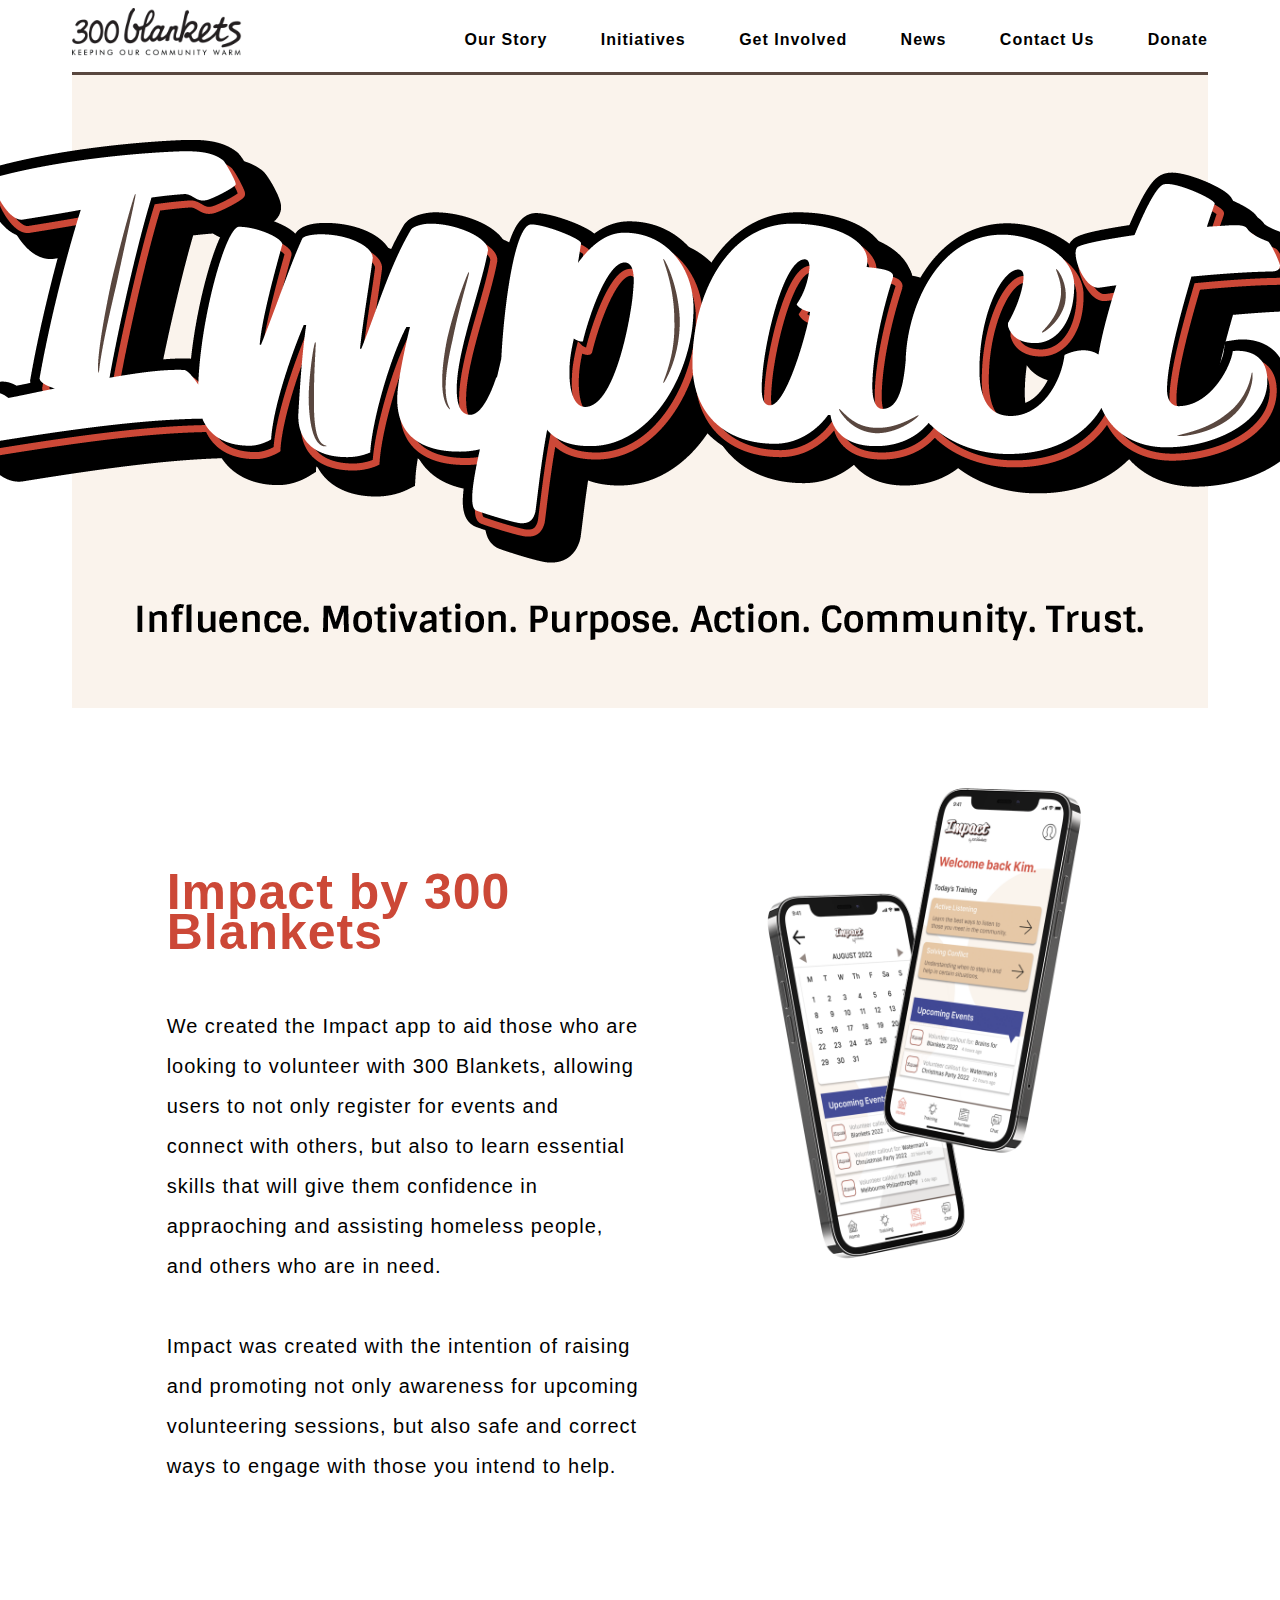
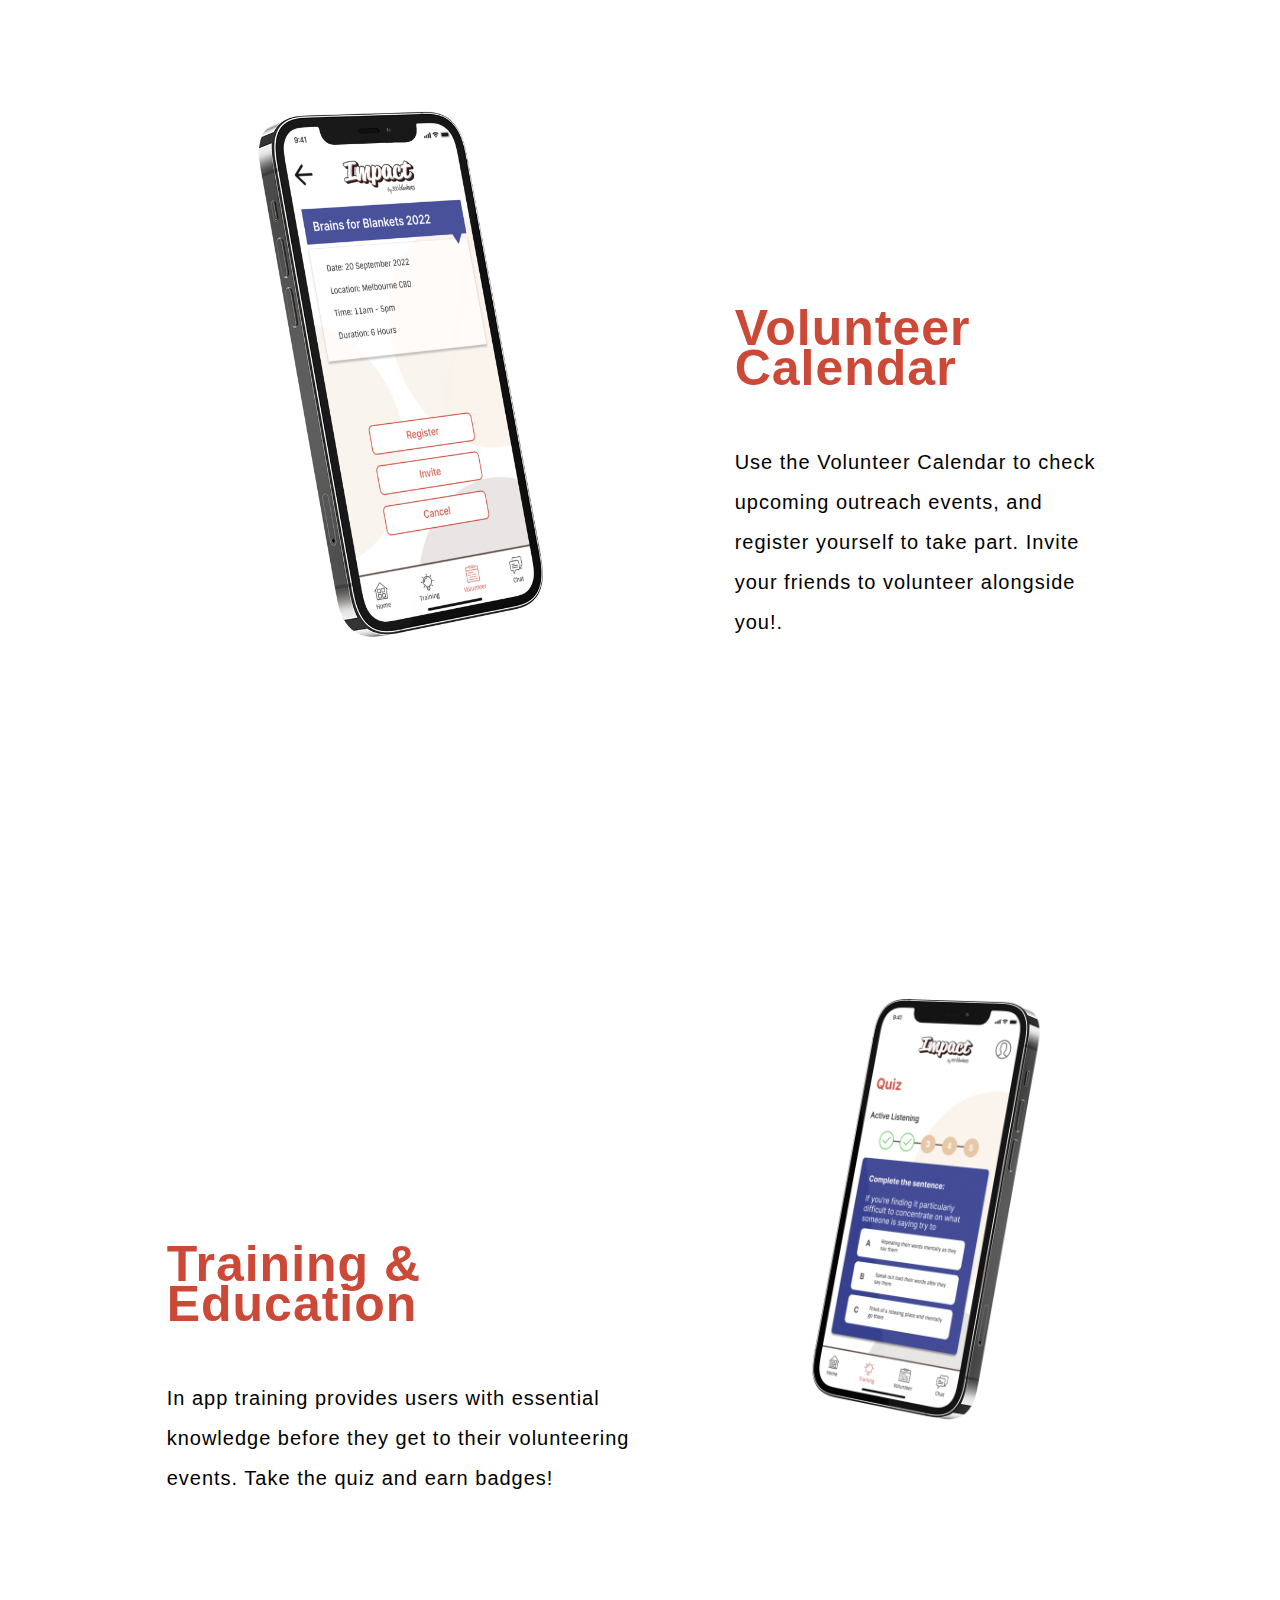
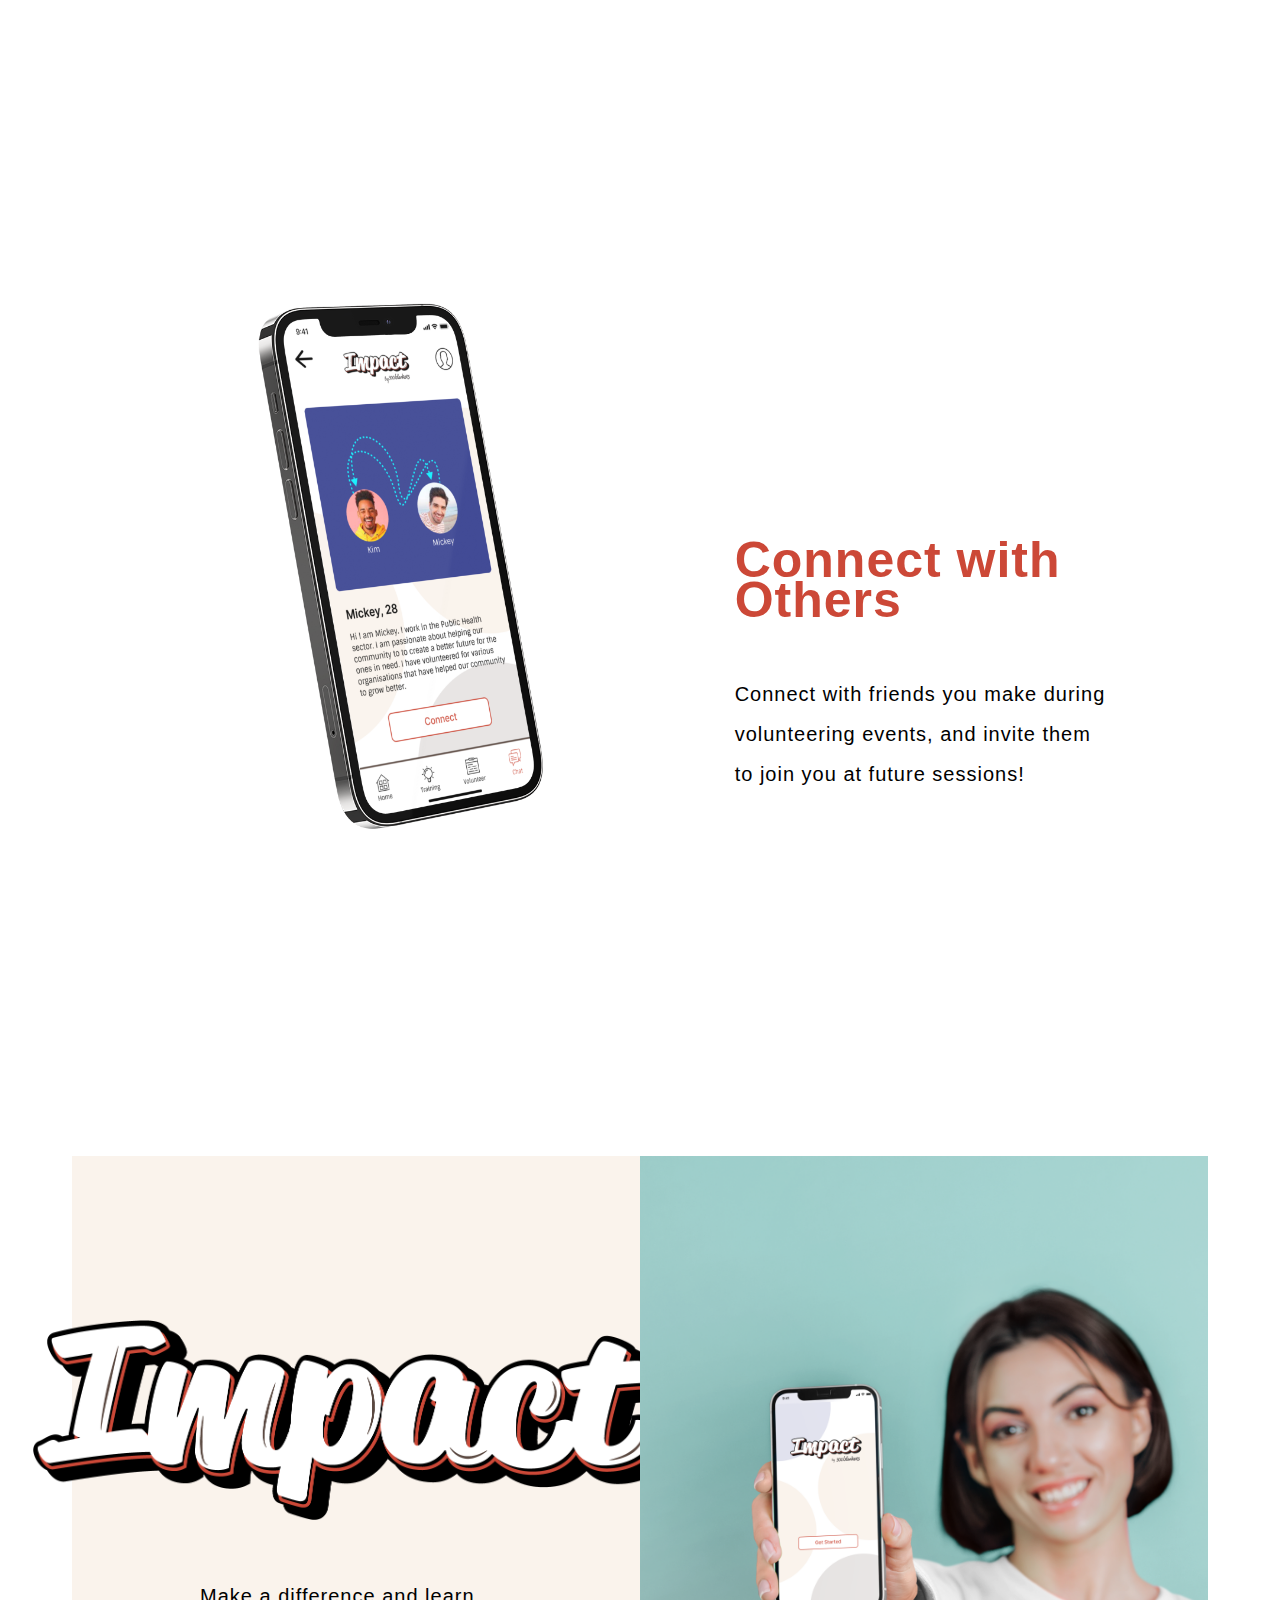
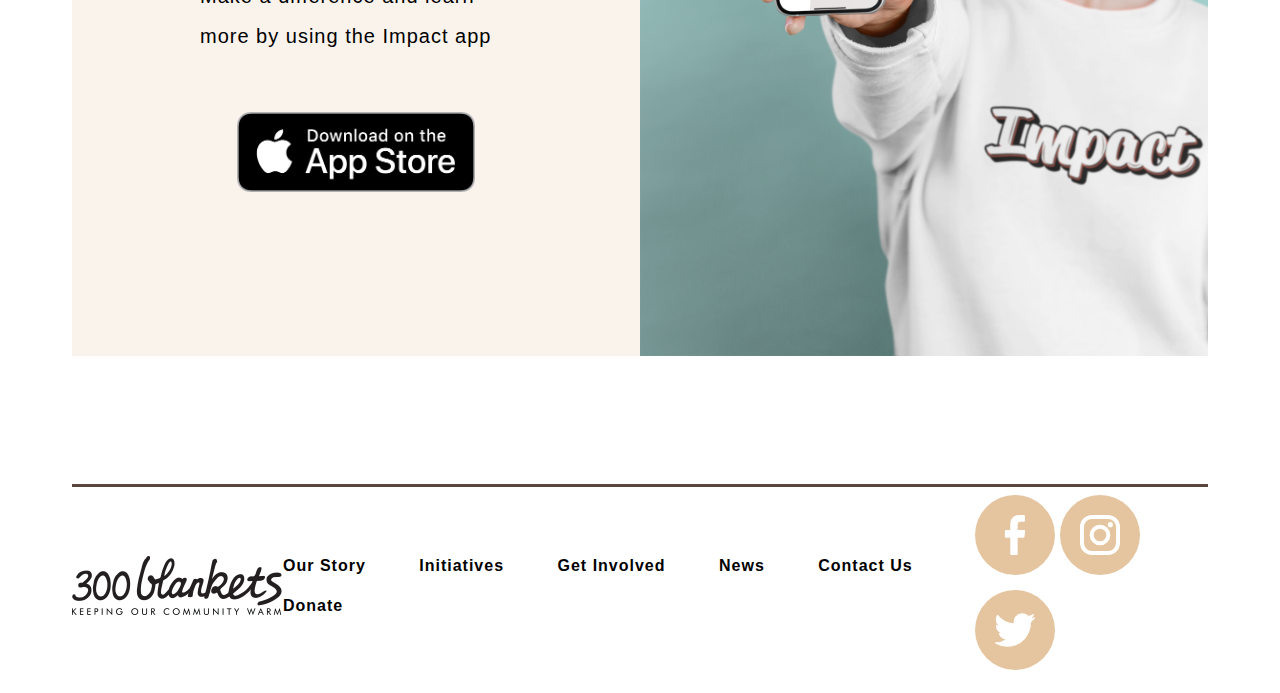
==== impact.html @ ece41cd8 "1st Commits 20.8" ====
<!DOCTYPE html>
<html lang="en">
<head>
    <meta charset="UTF-8">
    <meta http-equiv="X-UA-Compatible" content="IE=edge">
    <meta name="viewport" content="width=device-width, initial-scale=1.0">
    <link rel="stylesheet" href="./css/impact.css">
    <title>Impact by 300 Blankets</title>
</head>
<body>
    <header>
        <div class="nav-bar">
            <!-- <div class="logo"></div> -->
            <img class= "logo" src="./images/300-Blankets-logo.png" alt="300 Blankets Logo">
            <div class="nav-links">
                <a class="our-story" href="#">Our Story</a>
                <a class="initiatives" href="#">Initiatives</a>
                <a class="get-involved" href="#">Get Involved</a>
                <a class="news" href="#">News</a>
                <a class="contact-us" href="#">Contact Us</a>
                <a class="donate" href="#">Donate</a>
            </div>
        </div>
    </header>

    <section id="hero">
        <img class="hero-image" src="./images/impact-logo-2.png" alt="Impact Logo">
    </section>
    
    <section id="grid">
        <div class="info-left">
            <h1 class="header">Impact by 300 Blankets</h1>
            <p class="p-info">We created the Impact app to aid those who are looking to 
                volunteer with 300 Blankets, allowing users to not only 
                register for events and connect with others, but also to 
                learn essential skills that will give them confidence in 
                appraoching and assisting homeless people, and others who 
                are in need.<Br><br>

                Impact was created with the intention of raising and 
                promoting not only awareness for upcoming volunteering 
                sessions, but also safe and correct ways to engage with 
                those you intend to help.</p>
        </div>
        <div class="grid-image-right"></div>
    </section>

    <section id="grid">
        <div class="grid-image-left"></div>
        <div class="info-right">
            <h1 class="header">Volunteer Calendar</h1>
            <p class="p-info">Use the Volunteer Calendar to check upcoming outreach 
                events, and register yourself to take part. Invite your 
                friends to volunteer alongside you!.</p>
        </div>
    </section>

    <section id="grid">
        <div class="info-left">
            <h1 class="header">Training & Education</h1>
            <p class="p-info">In app training provides users with essential 
                knowledge before they get to their volunteering events. Take 
                the quiz and earn badges!</p>
        </div>
        <div class="grid-image-right-2"></div>
    </section>

    <section id="grid">
        <div class="grid-image-left-2"></div>
        <div class="info-right">
            <h1 class="header">Connect with Others</h1>
            <p class="p-info">Connect with friends you make during volunteering 
                events, and invite them to join you at future sessions! </p>
        </div>
    </section>

    <section id="grid">
        <div class="left">
            <img class="logo-bottom" src="./images/impact-logo.png" alt="Impact Logo">
            <p class="p-info">Make a difference and learn more by using the Impact
                app</p>
            <img class="apple-store" src="./images/apple-store.png" alt="Download Apple Store">
        </div>
        <div class="person-mock"></div>
    </section>

    <footer id="footer">
        <img src="./images/300-Blankets-logo.png" alt="300 Blankets Logo">
        <div class="footer-links">
            <a class="our-story-footer" href="#">Our Story</a>
            <a class="initiatives-footer" href="#">Initiatives</a>
            <a class="get-involved-footer" href="#">Get Involved</a>
            <a class="news-footer" href="#">News</a>
            <a class="contact-us-footer" href="#">Contact Us</a>
            <a class="donate-footer" href="#">Donate</a>
        </div>
        <div class="social-links">
            <img class="facebook" src="./images/001-facebook.svg" alt="Facebook">
            <img class="instagram" src="./images/005-instagram.svg" alt="Instagram">
            <img class="twitter" src="./images/002-twitter.svg" alt="Twitter">
        </div>
    </footer>

</body>
</html>
---- css/impact.css ----
* {
    box-sizing: border-box;
}

:root {
    line-height: 2.5rem;
    letter-spacing: 1px;
}

html {
    margin-left: 4rem;
    margin-right: 4rem;
}

h1 {
    font-family: Inter, Arial, sans-serif;
    color: #CC4837;
}

p {
    font-family: Sintony, Helvetica, sans-serif;
}

/* Nav START */

.nav-bar {
    display: flex;
    justify-content: space-between;
    align-items: center;
    border-bottom: solid #59473F 3px;
}

header > div > .logo {
    width: 15%;
    height: auto;
    padding-bottom: 1rem;
}

.nav-links {
    font-family: Inter, Arial, sans-serif;
    font-weight: bold;
}

.our-story {
    padding-right: 3rem;
    text-decoration: none;
    color: black;
    background-color: white;
}

.our-story:hover {
    color: #CC4837;
}

.initiatives {
    padding-right: 3rem;
    text-decoration: none;
    color: black;
}

.initiatives:hover {
    color: #CC4837;
}

.get-involved {
    padding-right: 3rem;
    text-decoration: none;
    color: black;
}

.get-involved:hover {
    color: #CC4837;
}

.news {
    padding-right: 3rem;
    text-decoration: none;
    color: black;
}

.news:hover {
    color: #CC4837;
}

.contact-us {
    padding-right: 3rem;
    text-decoration: none;
    color: black;
}

.contact-us:hover {
    color: #CC4837;
}

.donate {
    text-decoration: none;
    color: black;
}

.donate:hover {
    color: #CC4837;
}

/* Hero START */

#hero {
    background-color: rgba(228, 196, 159, 20%);
    display: flex;
    justify-content: center;
    align-items: center;
    margin-bottom: 4rem;
}

.hero-image {
    padding: 4rem;
}

/* Hero END */

/* Grids START */

#grid {
    display: grid;
    grid-template-columns: repeat(12, 1fr);
    padding-bottom: 4rem;
    margin-top: 2rem;
}

.info-left {
    grid-column: 2 / 7;
    display: flex;
    flex-direction: column;
    justify-content: center;
}

.grid-image-right {
    grid-column: 8 / 12;
    background-image: url("../images/banner-mock.png");
    background-size: contain;
    background-repeat: no-repeat;
    min-height: 800px;
}

.header {
    font-size: 50px;
}

.p-info {
    font-size: 20px;
}

.info-right {
    grid-column: 8 / 12;
    display: flex;
    flex-direction: column;
    justify-content: center;
}

.grid-image-left {
    grid-column: 2 / 7;
    background-image: url("../images/calendar-mock-up.png");
    background-size: contain;
    background-repeat: no-repeat;
    min-height: 800px;
}

.grid-image-right-2 {
    grid-column: 8 / 12;
    background-image: url("../images/quiz-mock.png");
    background-size: contain;
    background-repeat: no-repeat;
    min-height: 800px;
}

.grid-image-left-2 {
    grid-column: 2 / 7;
    background-image: url("../images/chat-mock-3.png");
    background-size: contain;
    background-repeat: no-repeat;
    min-height: 800px;
}

/* Grids END */

/* Lower banner START */

.left {
    grid-column: 1 / 7;
    background-color: rgba(228, 196, 159, 20%);
    display: flex;
    flex-direction: column;
    justify-content: space-evenly;
    align-items: center;
    padding: 8rem;
}

.logo-bottom {
    width: auto;
    height: 200px;
}

.apple-store {
    width: auto;
    height: 80px;
}

.person-mock {
    grid-column: 7 / 13;
    background-image: url("../images/splash-mock.png");
    background-size: cover;
    min-height: 800px;
}

/* Lower banner END */

/* Footer START */

#footer {
    display: flex;
    justify-content: space-between;
    align-items: center;
    border-top: solid #59473F 3px;
    margin-top: 4rem;
}

.social-links {
    padding-top: 0.5rem;
}

.facebook {
    filter: invert(83%) sepia(35%) saturate(335%) hue-rotate(341deg) brightness(95%) contrast(88%);
}

.facebook:hover {
    filter: invert(36%) sepia(68%) saturate(1010%) hue-rotate(331deg) brightness(92%) contrast(89%);
}

.instagram {
    filter: invert(83%) sepia(35%) saturate(335%) hue-rotate(341deg) brightness(95%) contrast(88%);
}

.instagram:hover {
    filter: invert(36%) sepia(68%) saturate(1010%) hue-rotate(331deg) brightness(92%) contrast(89%);
}

.twitter {
    filter: invert(83%) sepia(35%) saturate(335%) hue-rotate(341deg) brightness(95%) contrast(88%);
}

.twitter:hover {
    filter: invert(36%) sepia(68%) saturate(1010%) hue-rotate(331deg) brightness(92%) contrast(89%);
}

.footer-links {
    font-family: Inter, Arial, sans-serif;
    font-weight: bold;
}

.our-story-footer {
    padding-right: 3rem;
    text-decoration: none;
    color: black;
}

.our-story-footer:hover {
    color: #CC4837;
}

.initiatives-footer {
    padding-right: 3rem;
    text-decoration: none;
    color: black;
}

.initiatives-footer:hover {
    color: #CC4837;
}

.get-involved-footer {
    padding-right: 3rem;
    text-decoration: none;
    color: black;
}

.get-involved-footer:hover {
    color: #CC4837;
}

.news-footer {
    padding-right: 3rem;
    text-decoration: none;
    color: black;
}

.news-footer:hover {
    color: #CC4837;
}

.contact-us-footer {
    padding-right: 3rem;
    text-decoration: none;
    color: black;
}

.contact-us-footer:hover {
    color: #CC4837;
}

.donate-footer {
    text-decoration: none;
    color: black;
}

.donate-footer:hover {
    color: #CC4837;
}

/* Footer END */
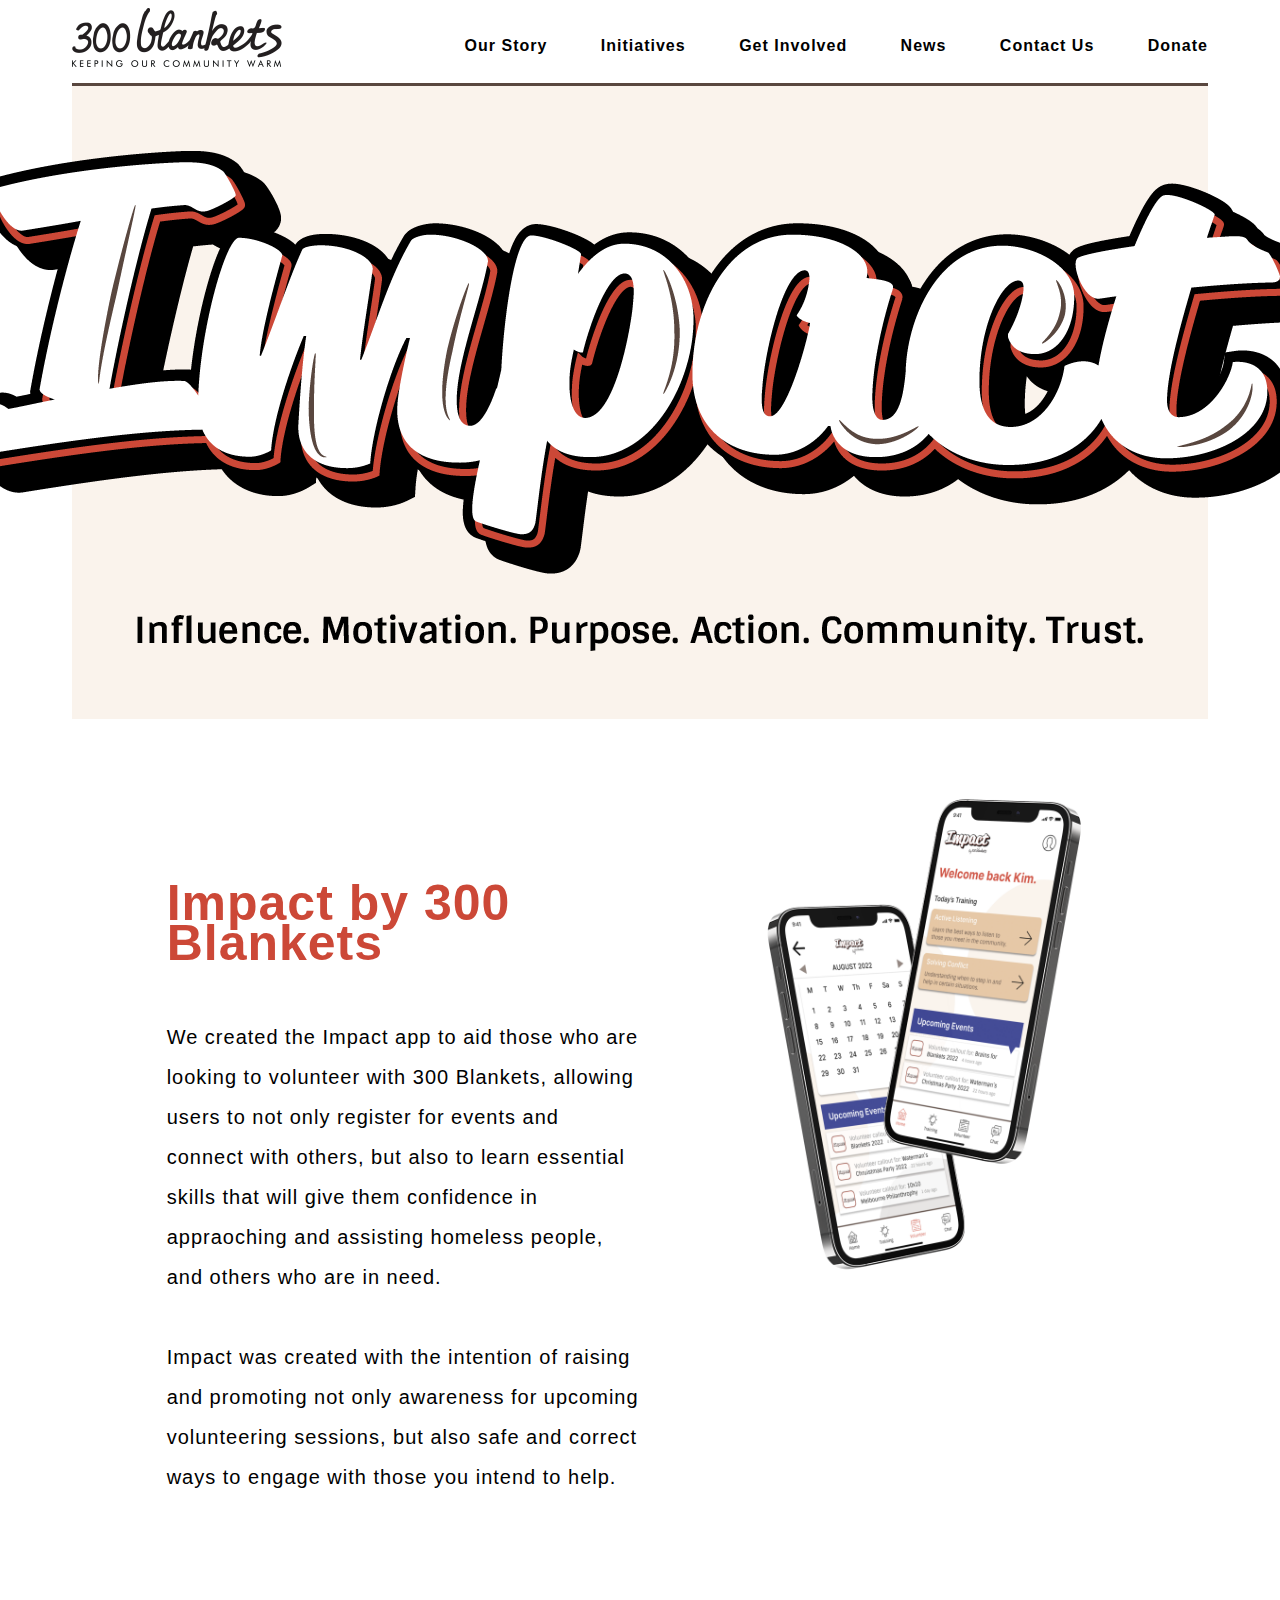
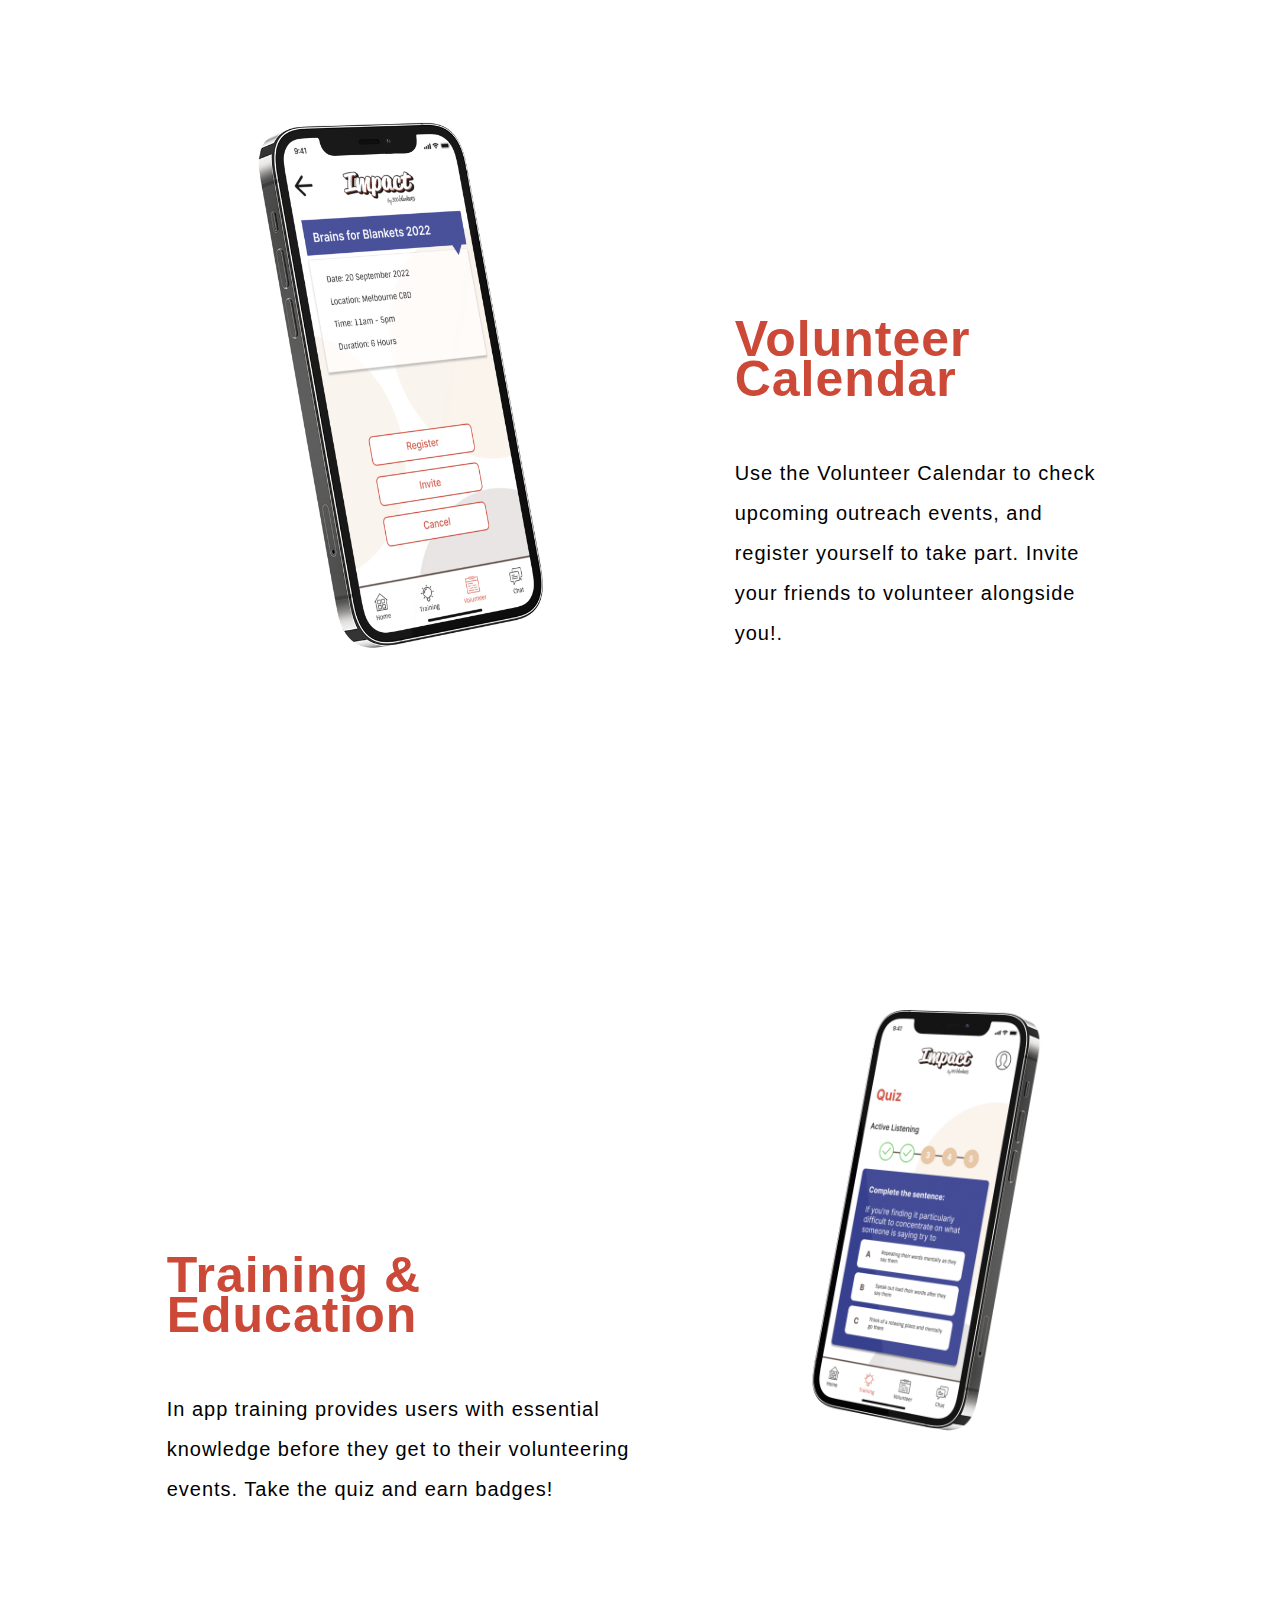
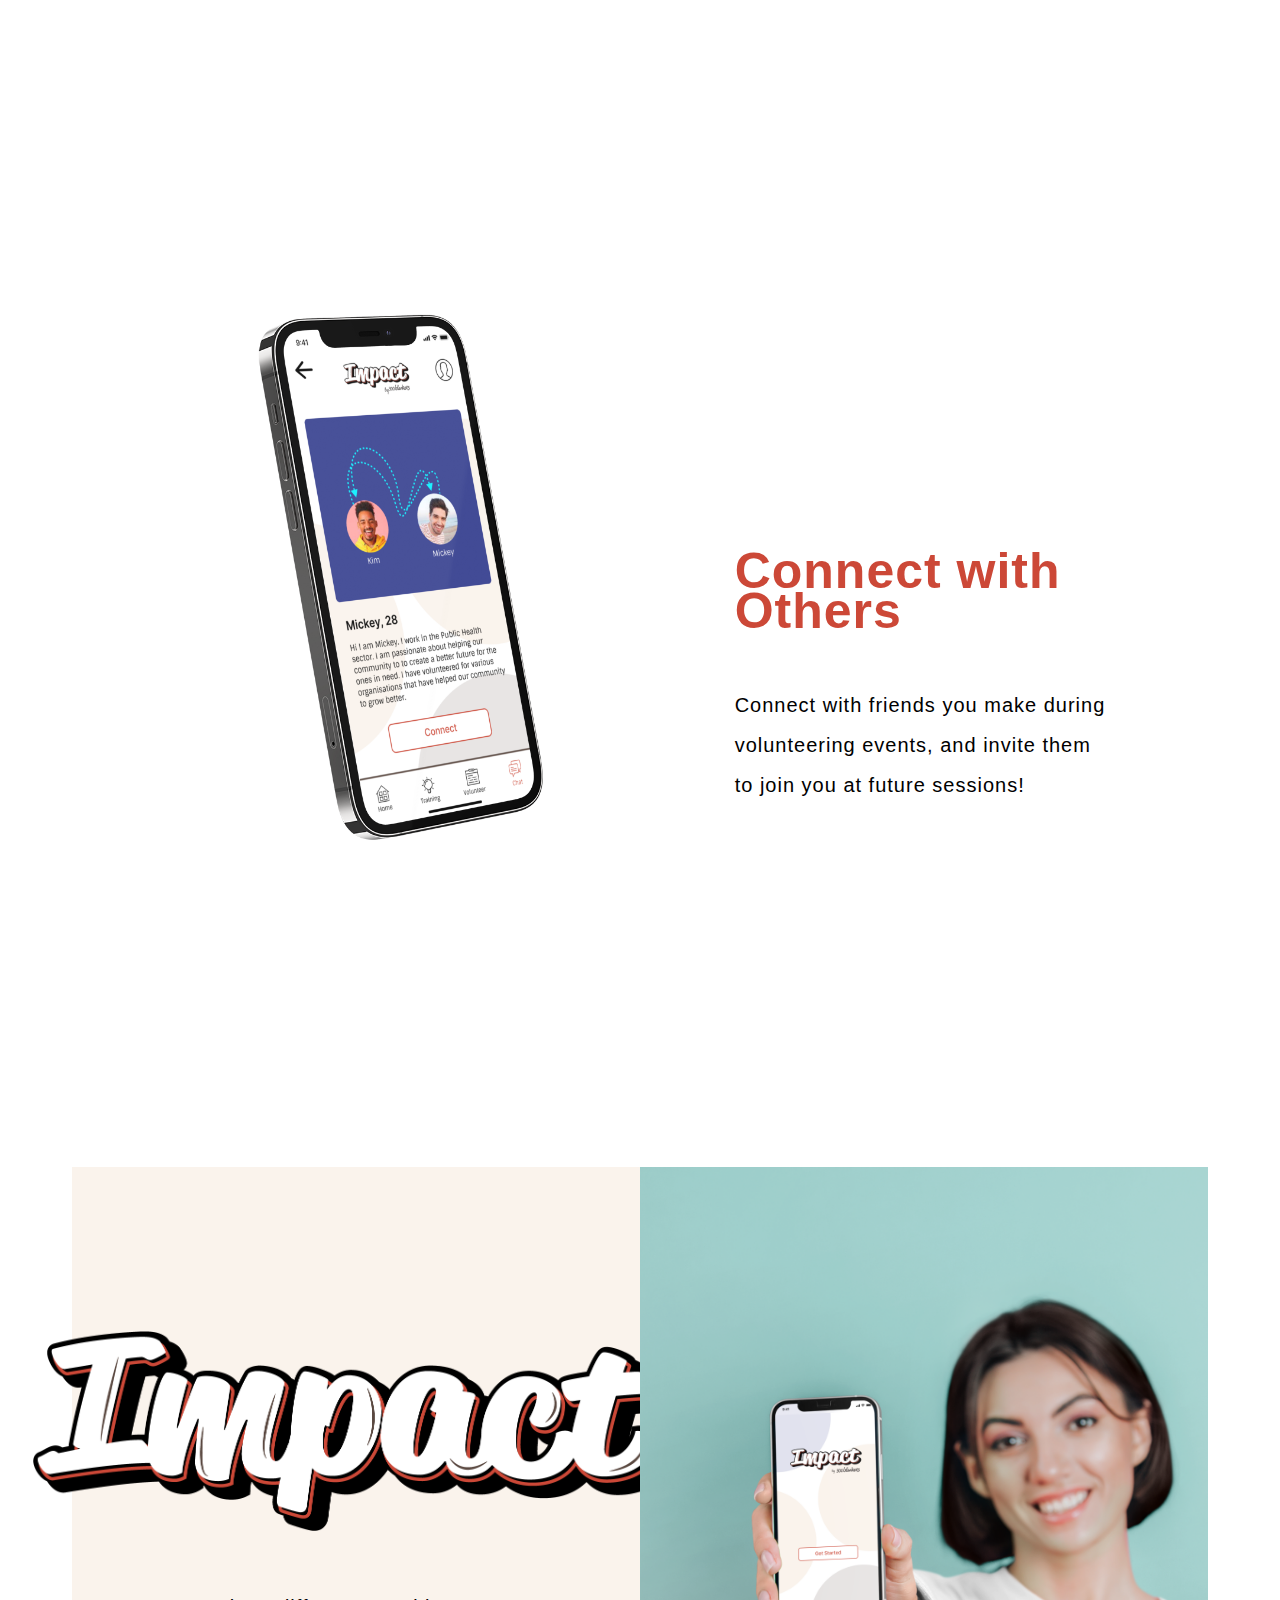
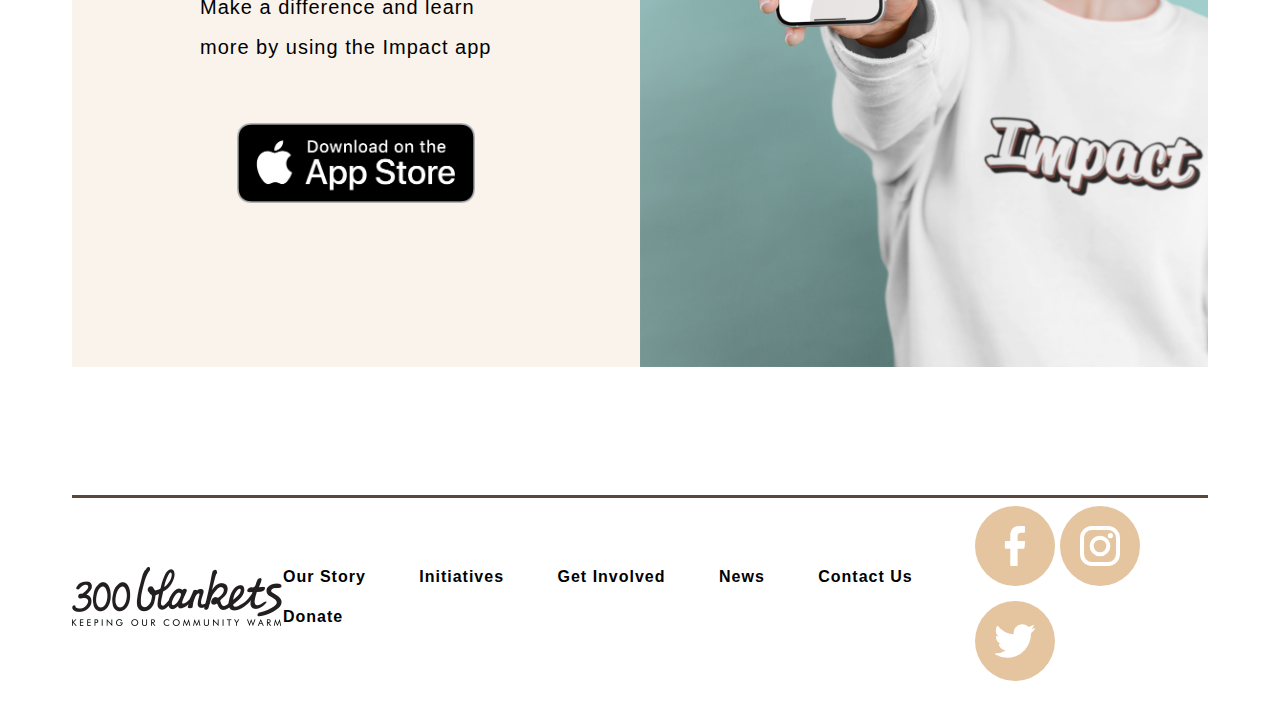
==== commit 1ccfbf23: "2nd Commits 20.8" ====
--- a/impact.html
+++ b/impact.html
@@ -11,7 +11,9 @@
     <header>
         <div class="nav-bar">
             <!-- <div class="logo"></div> -->
-            <img class= "logo" src="./images/300-Blankets-logo.png" alt="300 Blankets Logo">
+            <a href="./index.html">
+                <img class= "logo" src="./images/300-Blankets-logo.png" alt="300 Blankets Logo">
+            </a>
             <div class="nav-links">
                 <a class="our-story" href="#">Our Story</a>
                 <a class="initiatives" href="#">Initiatives</a>
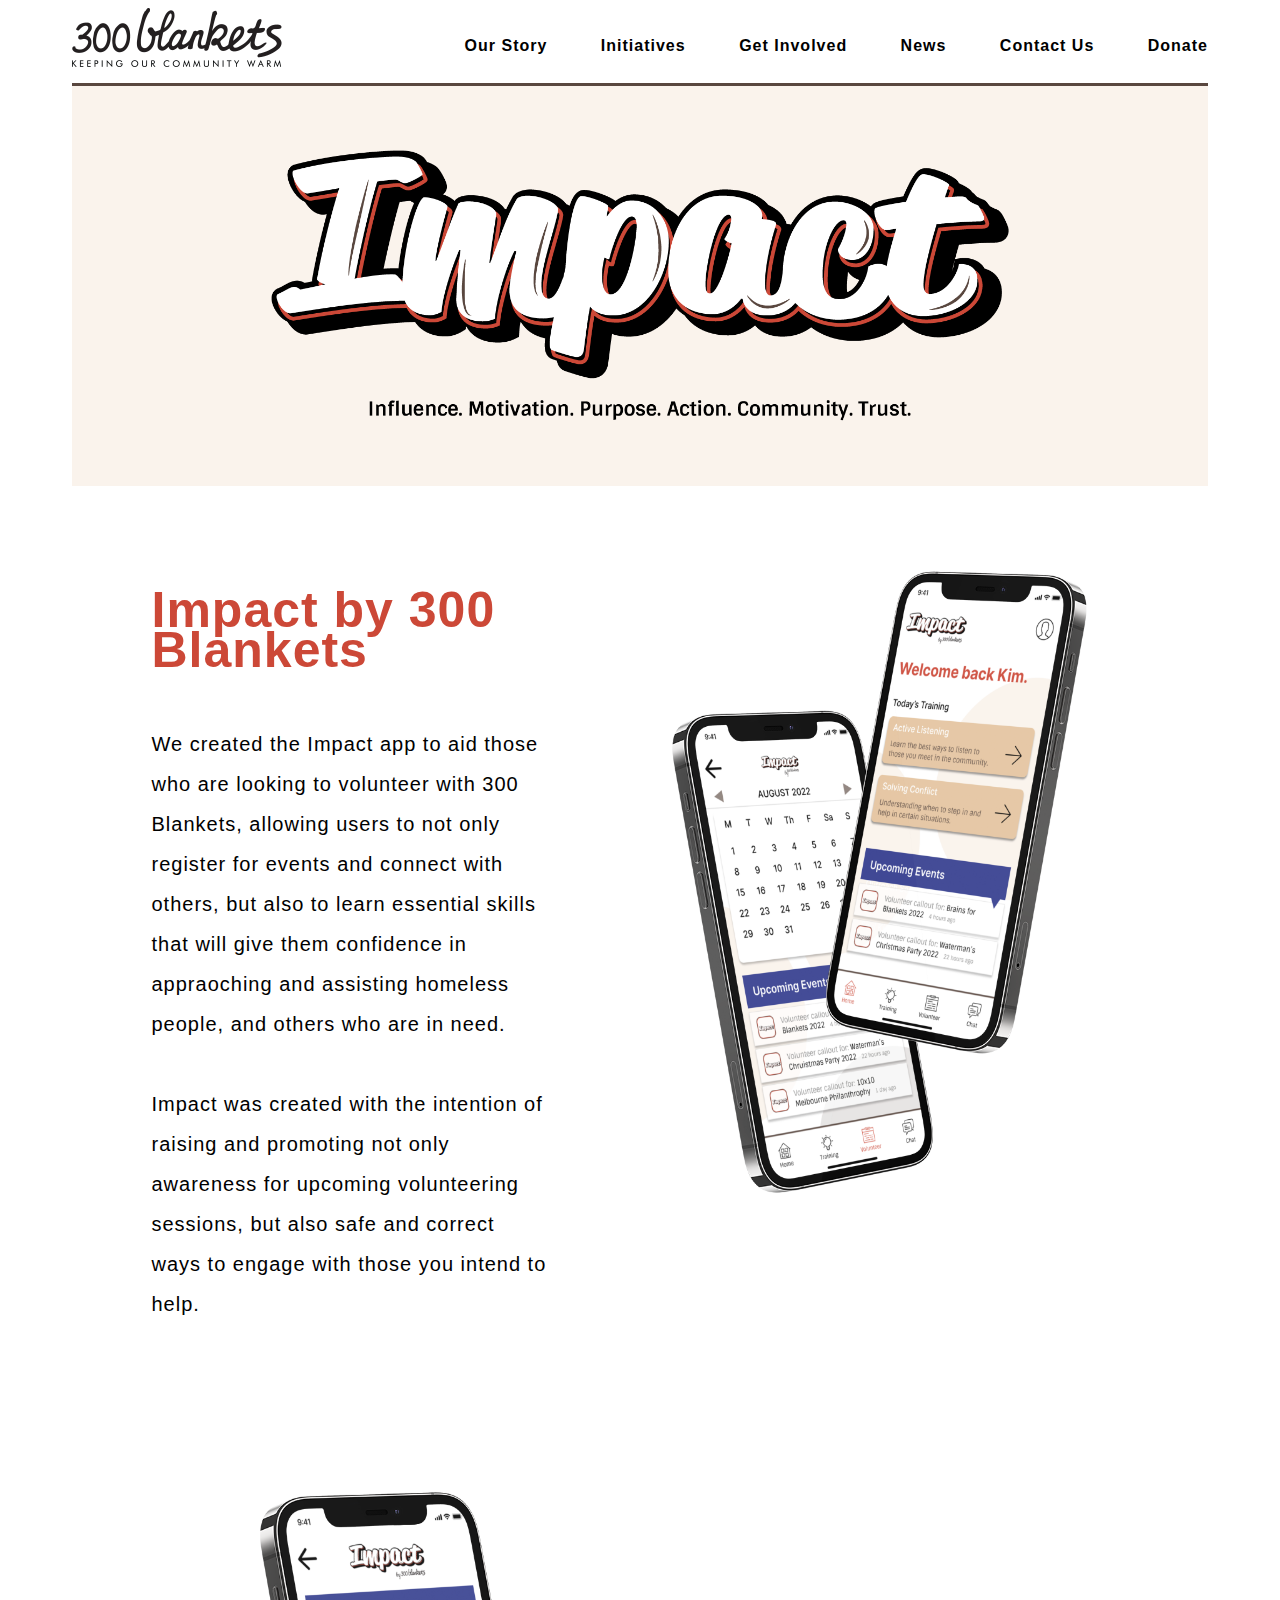
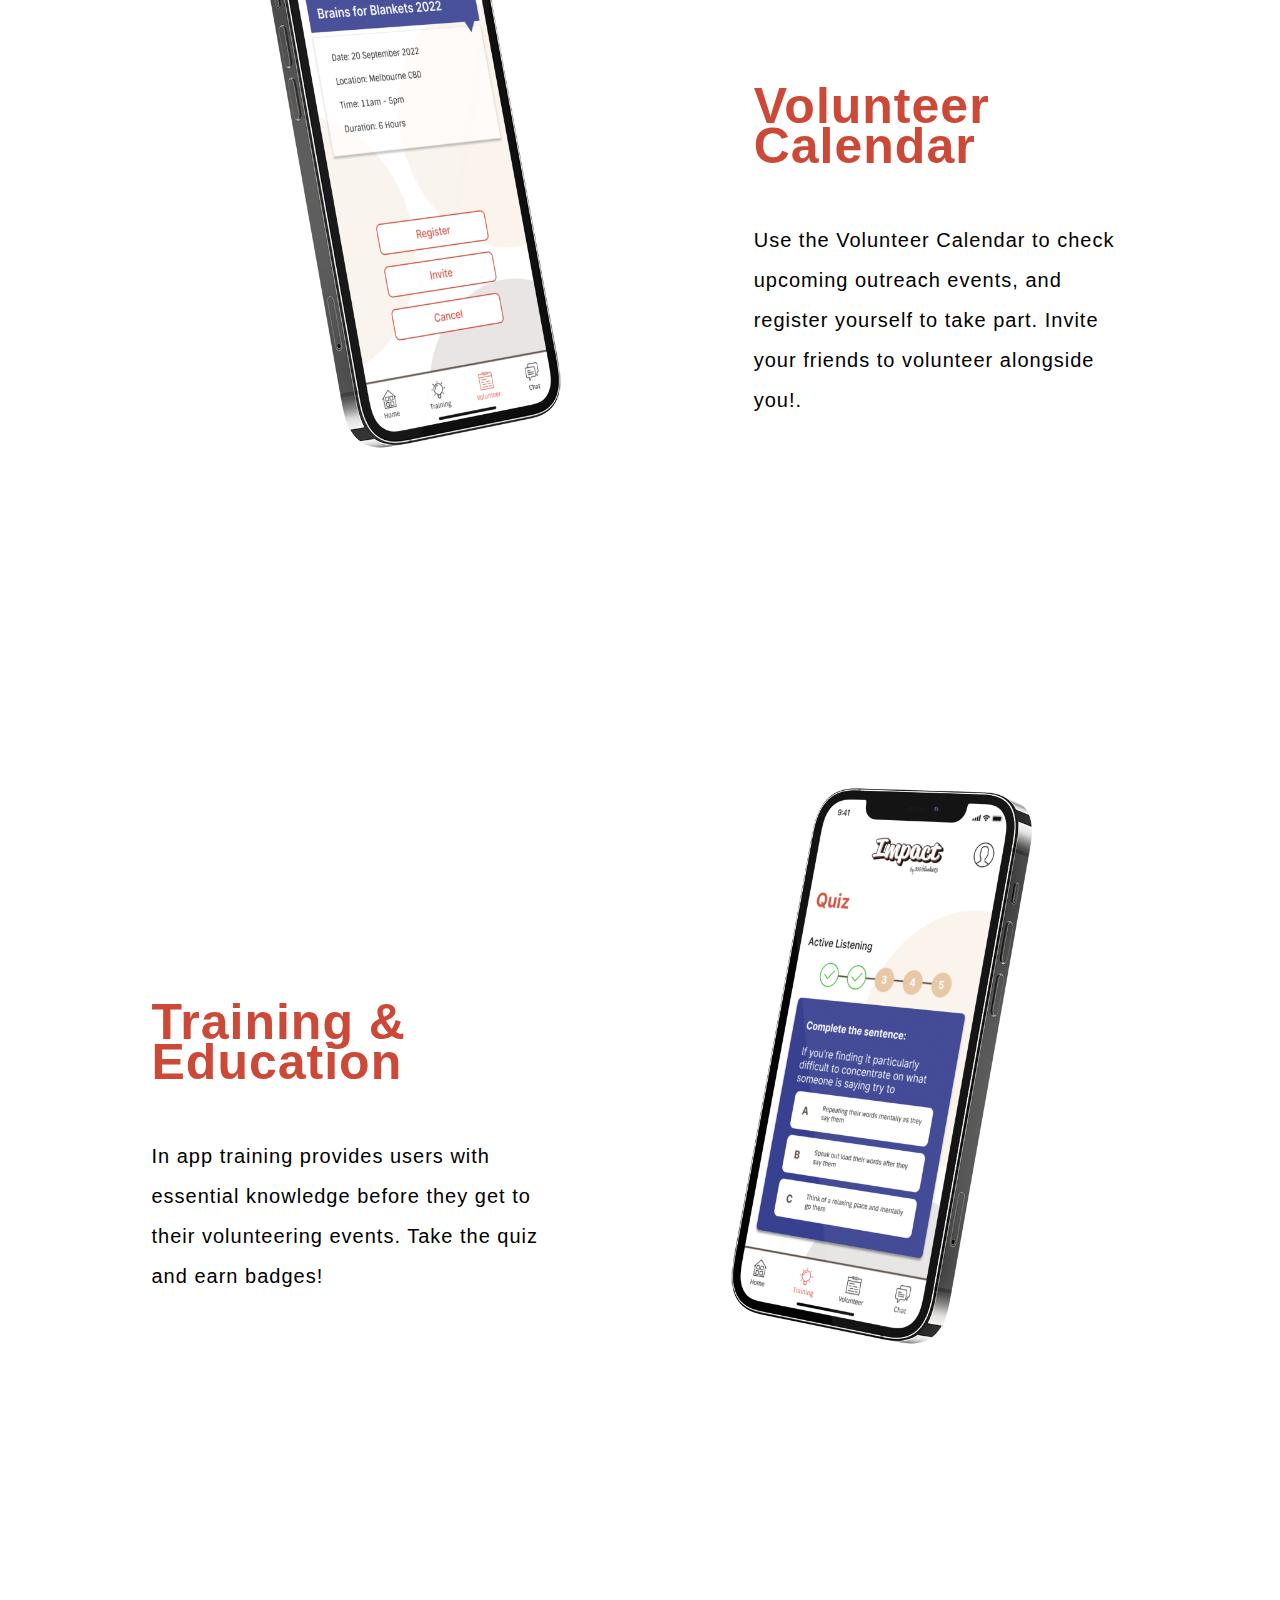
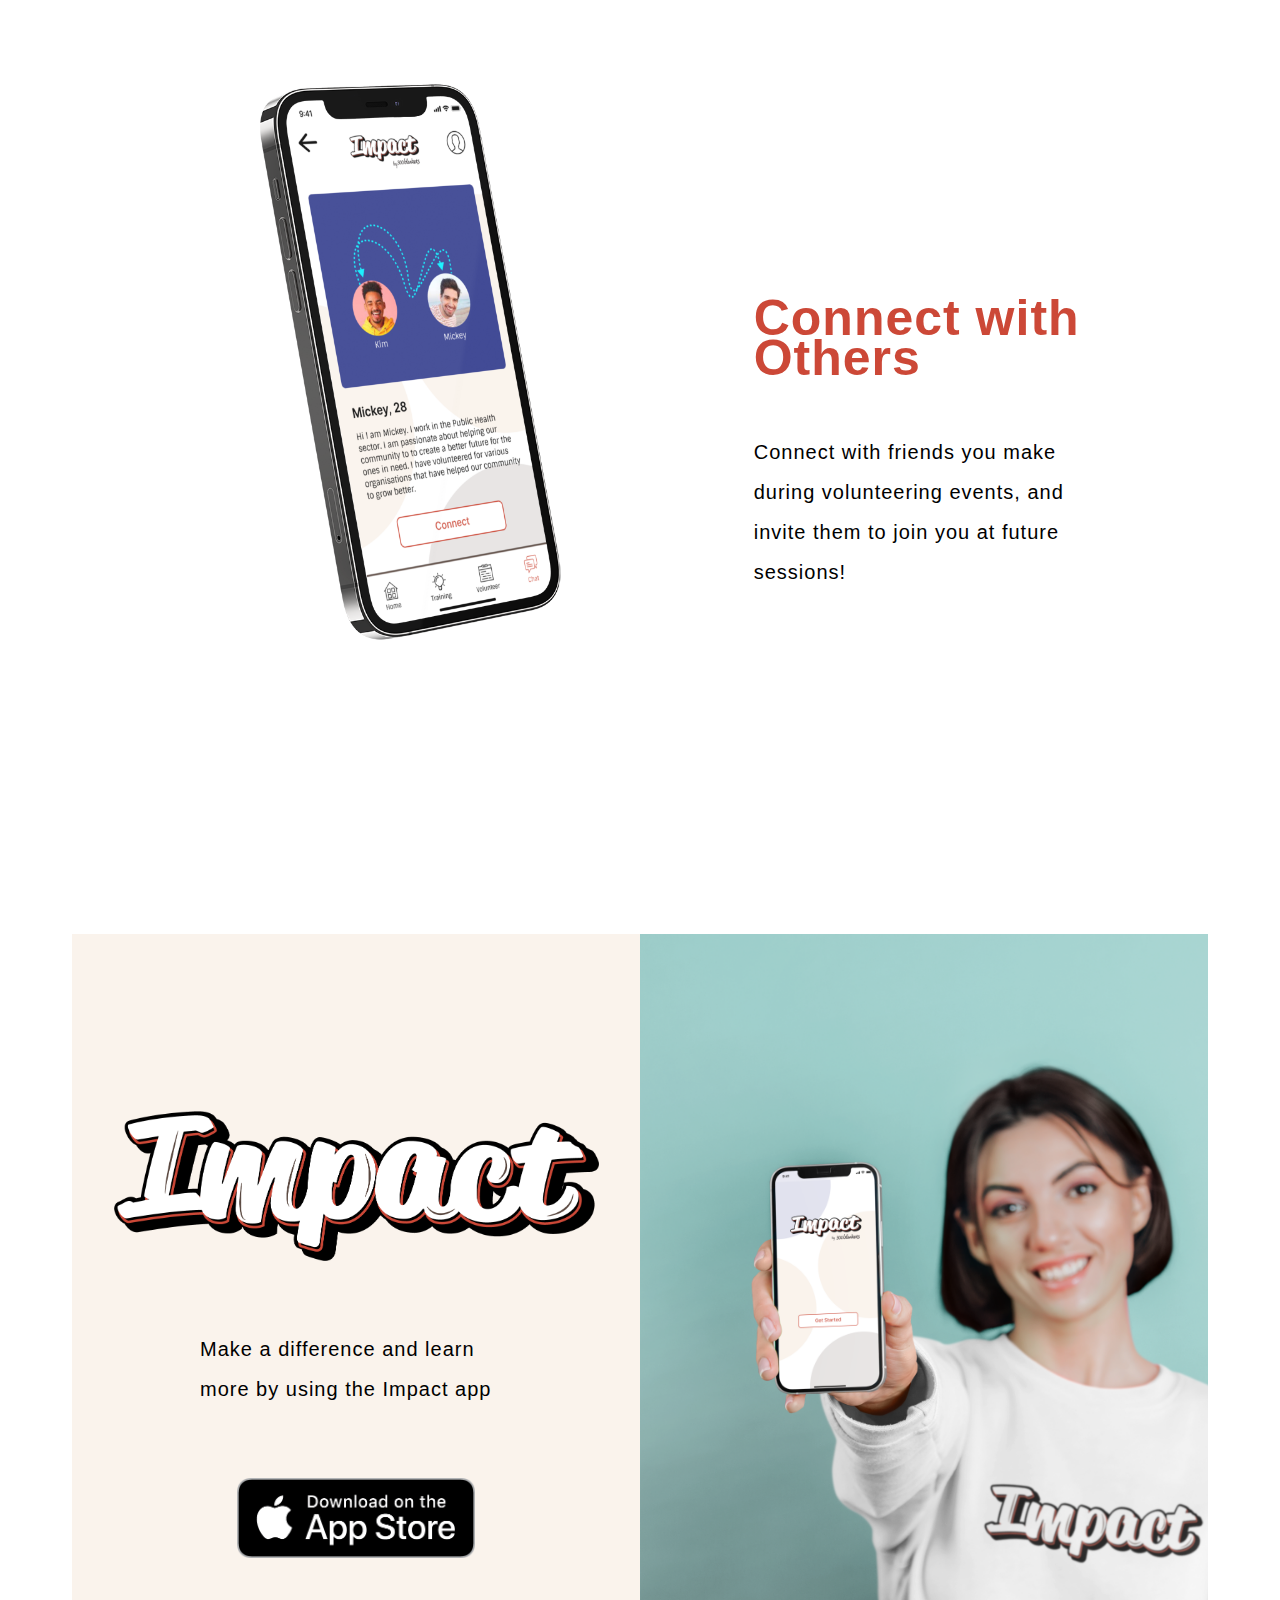
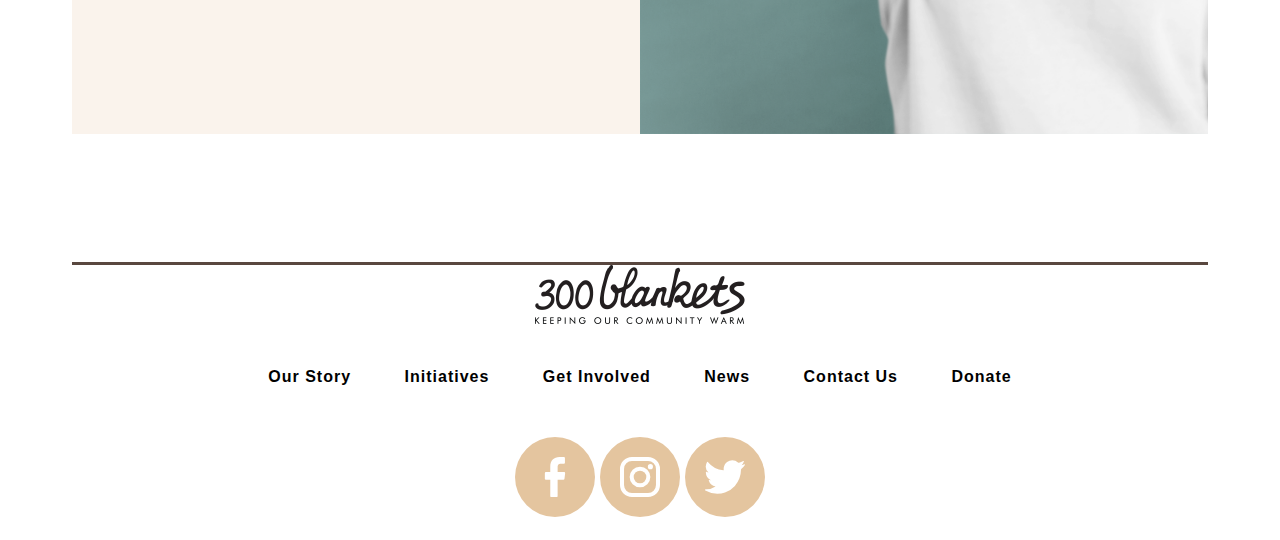
==== commit 1776ad1c: "Commits 21.8" ====
--- a/impact.html
+++ b/impact.html
@@ -22,6 +22,7 @@
                 <a class="contact-us" href="#">Contact Us</a>
                 <a class="donate" href="#">Donate</a>
             </div>
+            <img class="burger" src="./images/menu-1.svg" alt="Burger Menu">
         </div>
     </header>
 
--- a/css/impact.css
+++ b/css/impact.css
@@ -31,9 +31,23 @@
 }
 
 header > div > .logo {
-    width: 15%;
+    min-width: 15%;
     height: auto;
     padding-bottom: 1rem;
+    min-height: 75px;
+}
+
+@media only screen and (max-width: 1400px){
+    /* :root{
+        line-height: 2rem;
+    } */
+}
+
+@media only screen and (max-width: 1200px){
+    html {
+        margin-left: 0rem;
+        margin-right: 0rem;
+    }
 }
 
 .nav-links {
@@ -101,6 +115,22 @@
     color: #CC4837;
 }
 
+.burger {
+    width: auto;
+    height: 50px;
+    display: none;
+}
+
+@media only screen and (max-width: 1200px){
+    .burger{
+        display: block;
+    }
+
+    .nav-links{
+        display: none;
+    }
+}
+
 /* Hero START */
 
 #hero {
@@ -113,6 +143,33 @@
 
 .hero-image {
     padding: 4rem;
+    margin: 0 auto;
+    height: 600px;
+    width: auto;
+}
+
+@media only screen and (max-width: 1600px){
+    .hero-image{
+        margin: 0 auto;
+        height: 400px;
+        width: auto;
+    }
+}
+
+@media only screen and (max-width: 1000px){
+    .hero-image{
+        margin: 0 auto;
+        height: 300px;
+        width: auto;
+    }
+}
+
+@media only screen and (max-width: 650px){
+    .hero-image{
+        margin: 0 auto;
+        height: 250px;
+        width: auto;
+    }
 }
 
 /* Hero END */
@@ -180,6 +237,63 @@
     min-height: 800px;
 }
 
+@media only screen and (max-width:1400px){
+    .grid-image-right{
+        margin: 0 auto;
+        height: auto;
+        width: 500px;
+    }
+
+    .grid-image-right-2{
+        margin: 0 auto;
+        height: auto;
+        width: 500px;
+    }
+
+    .grid-image-left{
+        margin: 0 auto;
+        height: auto;
+        width: 500px;
+    }
+
+    .grid-image-left-2{
+        margin: 0 auto;
+        height: auto;
+        width: 500px;
+    }
+}
+
+@media only screen and (max-width: 1200px){
+    #grid{
+        padding-bottom: 2rem;
+        margin-top: 0rem;
+    }
+
+    .grid-image-right{
+        grid-column: span 12;
+    }
+
+    .grid-image-right-2{
+        grid-column: span 12;
+    }
+
+    .grid-image-left{
+        grid-column: span 12;
+    }
+
+    .grid-image-left-2{
+        grid-column: span 12;
+    }
+
+    .info-left{
+        grid-column: span 12;
+    }
+
+    .info-right{
+        grid-column: span 12;
+    }
+}
+
 /* Grids END */
 
 /* Lower banner START */
@@ -211,6 +325,32 @@
     min-height: 800px;
 }
 
+@media only screen and (max-width:1550px){
+    .logo-bottom{
+        height: 150px;
+    }
+}
+
+@media only screen and (max-width:1200px){
+    .left{
+        grid-column: span 12;
+    }
+
+    .person-mock{
+        grid-column: span 12;
+    }
+}
+
+@media only screen and (max-width:800px){
+    .logo-bottom{
+        height: 100px;
+    }
+
+    .apple-store{
+        height: 60px;
+    }
+}
+
 /* Lower banner END */
 
 /* Footer START */
@@ -315,4 +455,14 @@
     color: #CC4837;
 }
 
+@media only screen and (max-width: 1400px){
+    #footer{
+        flex-direction: column;
+    }
+
+    .footer-links{
+        padding: 2rem;
+    }
+}
+
 /* Footer END */